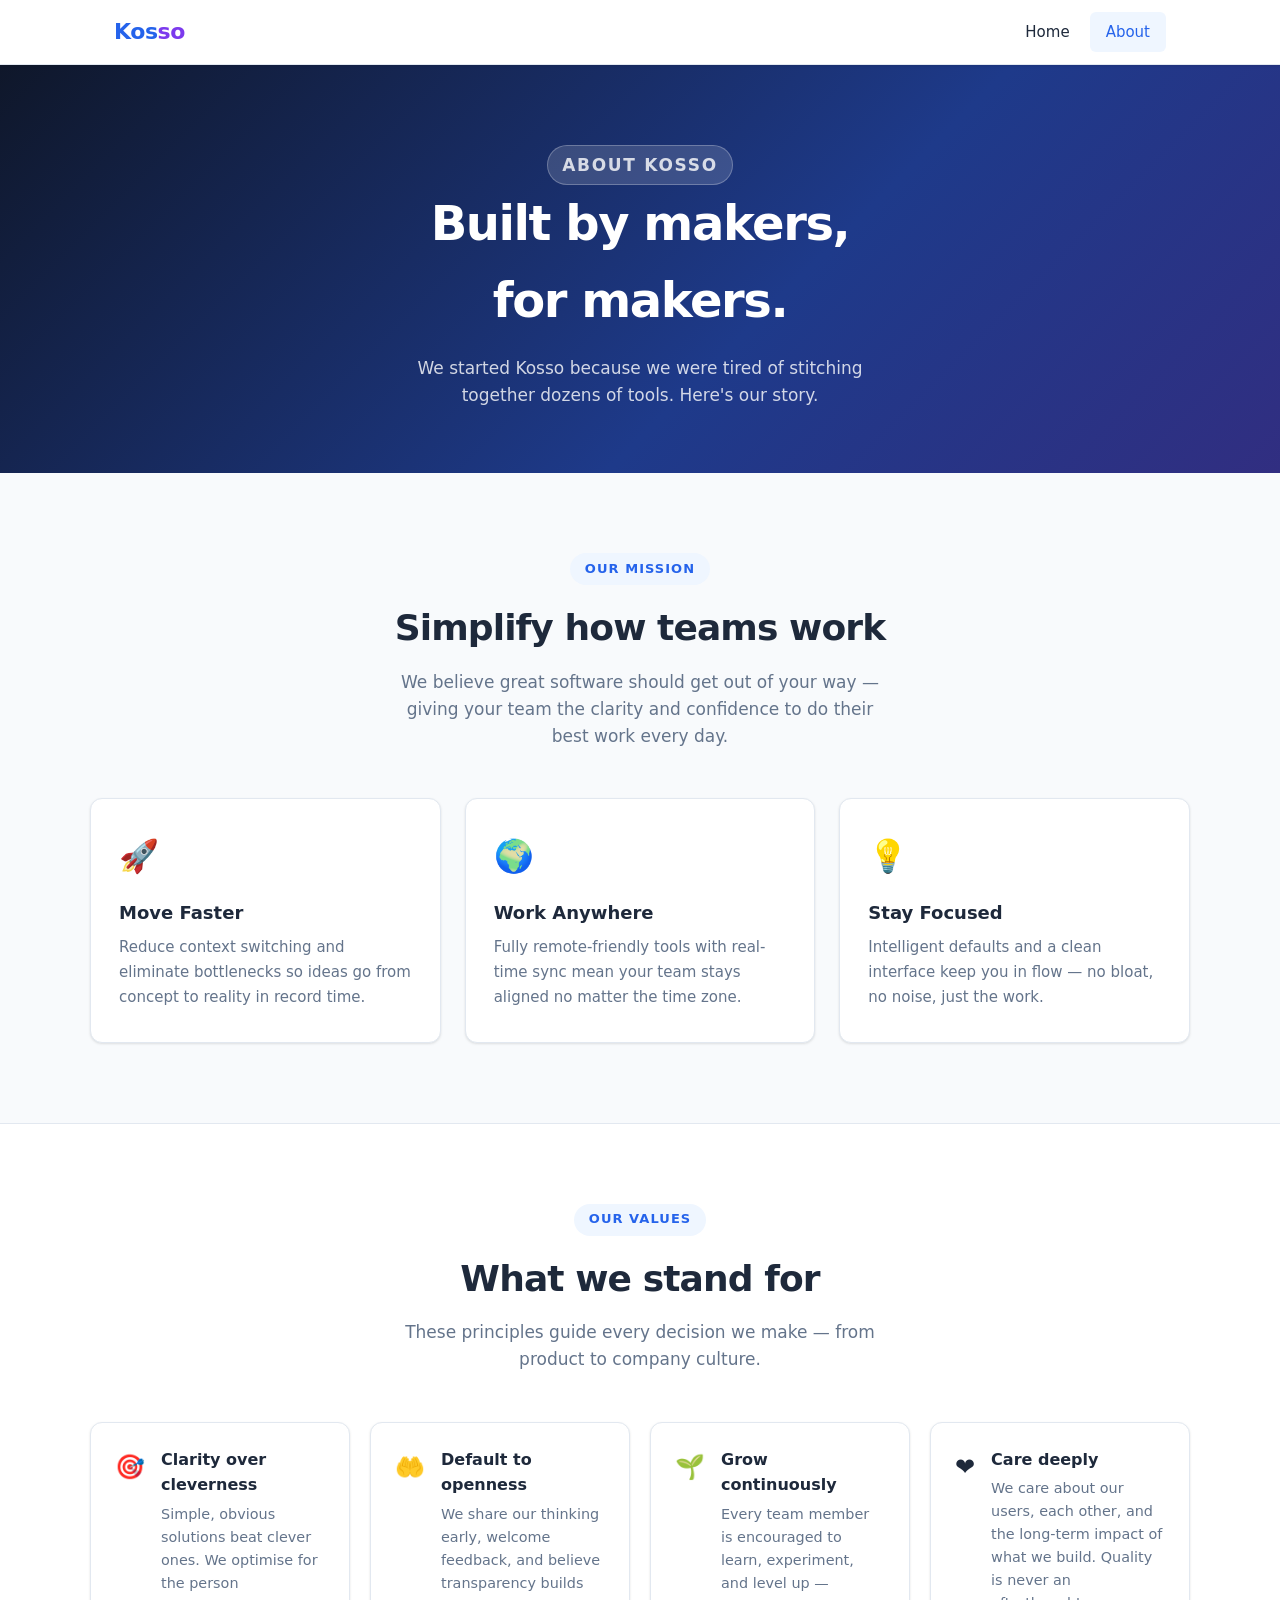
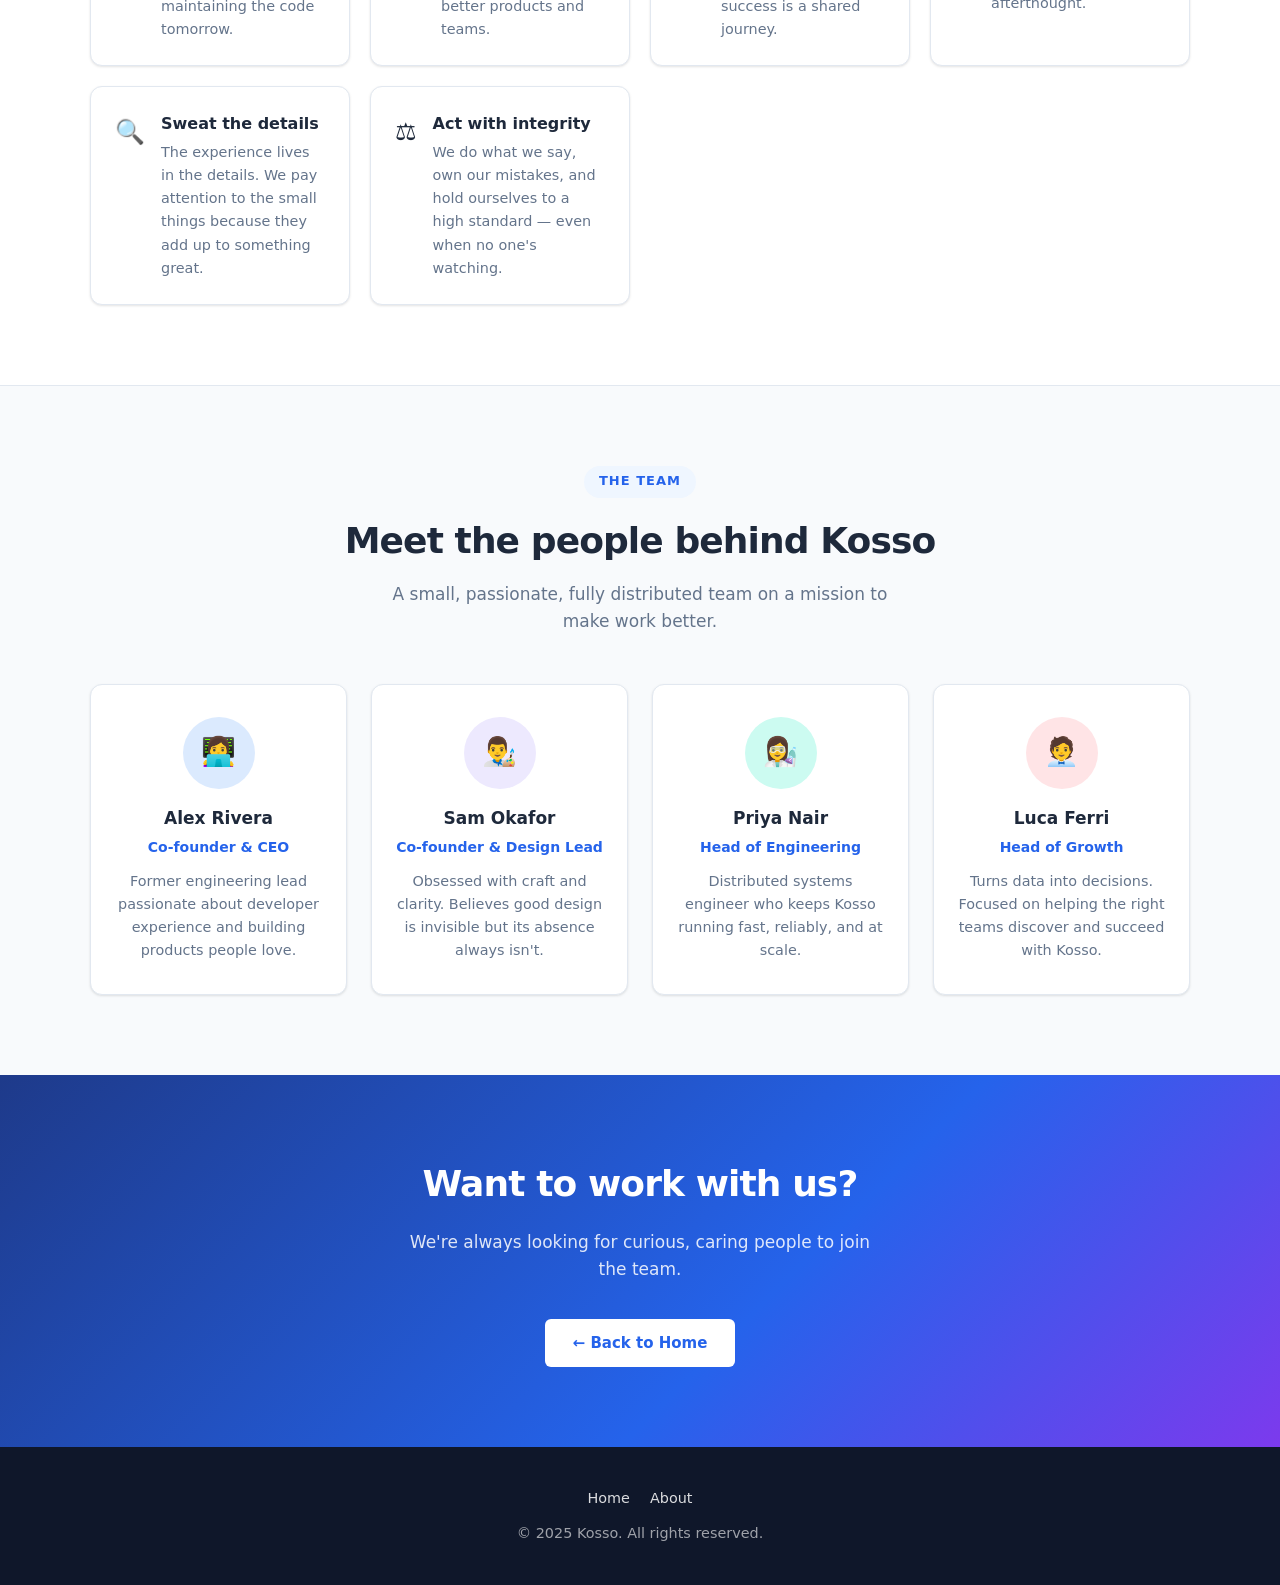
==== Kosso-/about.html @ 8b3f9f98 "feat: create 2-page HTML website with shared navigation and styles" ====
<!DOCTYPE html>
<html lang="en">
<head>
  <meta charset="UTF-8" />
  <meta name="viewport" content="width=device-width, initial-scale=1.0" />
  <meta name="description" content="Learn about the Kosso team — our story, our values, and the people behind the product." />
  <title>Kosso — About</title>
  <link rel="stylesheet" href="css/styles.css" />
</head>
<body>

  <!-- ── Header / Navigation ── -->
  <header class="site-header">
    <nav class="nav-container" aria-label="Main navigation">
      <a href="index.html" class="nav-logo">Kos<span>so</span></a>
      <ul class="nav-links" role="list">
        <li><a href="index.html">Home</a></li>
        <li><a href="about.html" class="active" aria-current="page">About</a></li>
      </ul>
    </nav>
  </header>

  <!-- ── Main Content ── -->
  <main>

    <!-- Page Hero -->
    <section class="page-hero" aria-labelledby="about-heading">
      <p class="hero-eyebrow">About Kosso</p>
      <h1 id="about-heading">Built by makers,<br />for makers.</h1>
      <p>We started Kosso because we were tired of stitching together dozens of tools. Here's our story.</p>
    </section>

    <!-- Mission -->
    <section class="section" aria-labelledby="mission-heading">
      <div class="section-inner">
        <div class="section-header">
          <span class="section-tag">Our Mission</span>
          <h2 id="mission-heading">Simplify how teams work</h2>
          <p>We believe great software should get out of your way — giving your team the clarity and confidence to do their best work every day.</p>
        </div>
        <div class="card-grid">
          <article class="card">
            <span class="card-icon" aria-hidden="true">🚀</span>
            <h3>Move Faster</h3>
            <p>Reduce context switching and eliminate bottlenecks so ideas go from concept to reality in record time.</p>
          </article>
          <article class="card">
            <span class="card-icon" aria-hidden="true">🌍</span>
            <h3>Work Anywhere</h3>
            <p>Fully remote-friendly tools with real-time sync mean your team stays aligned no matter the time zone.</p>
          </article>
          <article class="card">
            <span class="card-icon" aria-hidden="true">💡</span>
            <h3>Stay Focused</h3>
            <p>Intelligent defaults and a clean interface keep you in flow — no bloat, no noise, just the work.</p>
          </article>
        </div>
      </div>
    </section>

    <!-- Values -->
    <section class="section" style="background: var(--color-surface); border-top: 1px solid var(--color-border); border-bottom: 1px solid var(--color-border);" aria-labelledby="values-heading">
      <div class="section-inner">
        <div class="section-header">
          <span class="section-tag">Our Values</span>
          <h2 id="values-heading">What we stand for</h2>
          <p>These principles guide every decision we make — from product to company culture.</p>
        </div>
        <ul class="values-list" role="list">
          <li class="value-item">
            <span class="value-icon" aria-hidden="true">🎯</span>
            <div>
              <h3>Clarity over cleverness</h3>
              <p>Simple, obvious solutions beat clever ones. We optimise for the person maintaining the code tomorrow.</p>
            </div>
          </li>
          <li class="value-item">
            <span class="value-icon" aria-hidden="true">🤲</span>
            <div>
              <h3>Default to openness</h3>
              <p>We share our thinking early, welcome feedback, and believe transparency builds better products and teams.</p>
            </div>
          </li>
          <li class="value-item">
            <span class="value-icon" aria-hidden="true">🌱</span>
            <div>
              <h3>Grow continuously</h3>
              <p>Every team member is encouraged to learn, experiment, and level up — success is a shared journey.</p>
            </div>
          </li>
          <li class="value-item">
            <span class="value-icon" aria-hidden="true">❤️</span>
            <div>
              <h3>Care deeply</h3>
              <p>We care about our users, each other, and the long-term impact of what we build. Quality is never an afterthought.</p>
            </div>
          </li>
          <li class="value-item">
            <span class="value-icon" aria-hidden="true">🔍</span>
            <div>
              <h3>Sweat the details</h3>
              <p>The experience lives in the details. We pay attention to the small things because they add up to something great.</p>
            </div>
          </li>
          <li class="value-item">
            <span class="value-icon" aria-hidden="true">⚖️</span>
            <div>
              <h3>Act with integrity</h3>
              <p>We do what we say, own our mistakes, and hold ourselves to a high standard — even when no one's watching.</p>
            </div>
          </li>
        </ul>
      </div>
    </section>

    <!-- Team -->
    <section class="section" aria-labelledby="team-heading">
      <div class="section-inner">
        <div class="section-header">
          <span class="section-tag">The Team</span>
          <h2 id="team-heading">Meet the people behind Kosso</h2>
          <p>A small, passionate, fully distributed team on a mission to make work better.</p>
        </div>
        <div class="team-grid">
          <article class="team-card">
            <div class="avatar avatar-blue" aria-hidden="true">👩‍💻</div>
            <h3>Alex Rivera</h3>
            <p class="role">Co-founder &amp; CEO</p>
            <p>Former engineering lead passionate about developer experience and building products people love.</p>
          </article>
          <article class="team-card">
            <div class="avatar avatar-violet" aria-hidden="true">👨‍🎨</div>
            <h3>Sam Okafor</h3>
            <p class="role">Co-founder &amp; Design Lead</p>
            <p>Obsessed with craft and clarity. Believes good design is invisible but its absence always isn't.</p>
          </article>
          <article class="team-card">
            <div class="avatar avatar-teal" aria-hidden="true">👩‍🔬</div>
            <h3>Priya Nair</h3>
            <p class="role">Head of Engineering</p>
            <p>Distributed systems engineer who keeps Kosso running fast, reliably, and at scale.</p>
          </article>
          <article class="team-card">
            <div class="avatar avatar-rose" aria-hidden="true">🧑‍💼</div>
            <h3>Luca Ferri</h3>
            <p class="role">Head of Growth</p>
            <p>Turns data into decisions. Focused on helping the right teams discover and succeed with Kosso.</p>
          </article>
        </div>
      </div>
    </section>

    <!-- CTA -->
    <section class="cta-banner" aria-labelledby="cta-about-heading">
      <h2 id="cta-about-heading">Want to work with us?</h2>
      <p>We're always looking for curious, caring people to join the team.</p>
      <a href="index.html" class="btn btn-primary">← Back to Home</a>
    </section>

  </main>

  <!-- ── Footer ── -->
  <footer class="site-footer">
    <div class="footer-inner">
      <nav class="footer-links" aria-label="Footer navigation">
        <a href="index.html">Home</a>
        <a href="about.html">About</a>
      </nav>
      <p>&copy; 2025 Kosso. All rights reserved.</p>
    </div>
  </footer>

</body>
</html>
---- Kosso-/css/styles.css ----
:root {
  --color-primary: #2563eb;
  --color-primary-dark: #1d4ed8;
  --color-secondary: #7c3aed;
  --color-bg: #f8fafc;
  --color-surface: #ffffff;
  --color-text: #1e293b;
  --color-text-muted: #64748b;
  --color-border: #e2e8f0;
  --color-nav-bg: #ffffff;
  --color-nav-text: #1e293b;
  --radius-sm: 6px;
  --radius-md: 12px;
  --radius-lg: 20px;
  --shadow-sm: 0 1px 3px rgba(0, 0, 0, 0.08), 0 1px 2px rgba(0, 0, 0, 0.04);
  --shadow-md: 0 4px 12px rgba(0, 0, 0, 0.08), 0 2px 6px rgba(0, 0, 0, 0.04);
  --shadow-lg: 0 20px 40px rgba(0, 0, 0, 0.1);
  --font-sans: 'Segoe UI', system-ui, -apple-system, BlinkMacSystemFont, sans-serif;
  --transition: 0.2s ease;
}

*, *::before, *::after {
  box-sizing: border-box;
  margin: 0;
  padding: 0;
}

html {
  scroll-behavior: smooth;
}

body {
  font-family: var(--font-sans);
  background-color: var(--color-bg);
  color: var(--color-text);
  line-height: 1.6;
  min-height: 100vh;
  display: flex;
  flex-direction: column;
}

/* ── Navigation ──────────────────────────────────────────── */

.site-header {
  background-color: var(--color-nav-bg);
  border-bottom: 1px solid var(--color-border);
  box-shadow: var(--shadow-sm);
  position: sticky;
  top: 0;
  z-index: 100;
}

.nav-container {
  max-width: 1100px;
  margin: 0 auto;
  padding: 0 1.5rem;
  display: flex;
  align-items: center;
  justify-content: space-between;
  height: 64px;
}

.nav-logo {
  font-size: 1.375rem;
  font-weight: 700;
  color: var(--color-primary);
  text-decoration: none;
  letter-spacing: -0.02em;
}

.nav-logo span {
  color: var(--color-secondary);
}

.nav-links {
  list-style: none;
  display: flex;
  align-items: center;
  gap: 0.25rem;
}

.nav-links a {
  display: inline-block;
  padding: 0.5rem 1rem;
  color: var(--color-nav-text);
  text-decoration: none;
  font-weight: 500;
  font-size: 0.9375rem;
  border-radius: var(--radius-sm);
  transition: background var(--transition), color var(--transition);
}

.nav-links a:hover {
  background-color: #f1f5f9;
  color: var(--color-primary);
}

.nav-links a.active {
  background-color: #eff6ff;
  color: var(--color-primary);
}

/* ── Main content ────────────────────────────────────────── */

main {
  flex: 1;
}

/* ── Hero ────────────────────────────────────────────────── */

.hero {
  background: linear-gradient(135deg, #1e3a8a 0%, #2563eb 50%, #7c3aed 100%);
  color: #ffffff;
  padding: 6rem 1.5rem 5rem;
  text-align: center;
}

.hero-eyebrow {
  display: inline-block;
  background: rgba(255, 255, 255, 0.15);
  border: 1px solid rgba(255, 255, 255, 0.25);
  color: #e0e7ff;
  font-size: 0.8125rem;
  font-weight: 600;
  letter-spacing: 0.1em;
  text-transform: uppercase;
  padding: 0.35rem 0.9rem;
  border-radius: 999px;
  margin-bottom: 1.5rem;
}

.hero h1 {
  font-size: clamp(2rem, 5vw, 3.5rem);
  font-weight: 800;
  letter-spacing: -0.03em;
  line-height: 1.15;
  margin-bottom: 1.25rem;
}

.hero p {
  font-size: clamp(1rem, 2vw, 1.1875rem);
  color: rgba(255, 255, 255, 0.85);
  max-width: 560px;
  margin: 0 auto 2.5rem;
}

.hero-actions {
  display: flex;
  gap: 1rem;
  justify-content: center;
  flex-wrap: wrap;
}

/* ── Buttons ─────────────────────────────────────────────── */

.btn {
  display: inline-flex;
  align-items: center;
  gap: 0.5rem;
  padding: 0.75rem 1.75rem;
  border-radius: var(--radius-sm);
  font-weight: 600;
  font-size: 0.9375rem;
  text-decoration: none;
  transition: transform var(--transition), box-shadow var(--transition), background var(--transition);
  cursor: pointer;
  border: none;
}

.btn:hover {
  transform: translateY(-1px);
  box-shadow: var(--shadow-md);
}

.btn-primary {
  background-color: #ffffff;
  color: var(--color-primary);
}

.btn-primary:hover {
  background-color: #f0f9ff;
}

.btn-outline {
  background-color: transparent;
  color: #ffffff;
  border: 2px solid rgba(255, 255, 255, 0.6);
}

.btn-outline:hover {
  background-color: rgba(255, 255, 255, 0.12);
  border-color: #ffffff;
}

.btn-blue {
  background-color: var(--color-primary);
  color: #ffffff;
}

.btn-blue:hover {
  background-color: var(--color-primary-dark);
}

/* ── Section wrapper ─────────────────────────────────────── */

.section {
  padding: 5rem 1.5rem;
}

.section-inner {
  max-width: 1100px;
  margin: 0 auto;
}

.section-header {
  text-align: center;
  margin-bottom: 3rem;
}

.section-tag {
  display: inline-block;
  background: #eff6ff;
  color: var(--color-primary);
  font-size: 0.8125rem;
  font-weight: 600;
  letter-spacing: 0.08em;
  text-transform: uppercase;
  padding: 0.35rem 0.9rem;
  border-radius: 999px;
  margin-bottom: 0.875rem;
}

.section-header h2 {
  font-size: clamp(1.5rem, 3.5vw, 2.25rem);
  font-weight: 800;
  letter-spacing: -0.025em;
  color: var(--color-text);
  margin-bottom: 0.75rem;
}

.section-header p {
  color: var(--color-text-muted);
  font-size: 1.0625rem;
  max-width: 500px;
  margin: 0 auto;
}

/* ── Feature cards ───────────────────────────────────────── */

.card-grid {
  display: grid;
  grid-template-columns: repeat(auto-fit, minmax(280px, 1fr));
  gap: 1.5rem;
}

.card {
  background: var(--color-surface);
  border: 1px solid var(--color-border);
  border-radius: var(--radius-md);
  padding: 2rem 1.75rem;
  box-shadow: var(--shadow-sm);
  transition: transform var(--transition), box-shadow var(--transition);
}

.card:hover {
  transform: translateY(-3px);
  box-shadow: var(--shadow-md);
}

.card-icon {
  font-size: 2rem;
  margin-bottom: 1rem;
  display: block;
}

.card h3 {
  font-size: 1.125rem;
  font-weight: 700;
  margin-bottom: 0.5rem;
  color: var(--color-text);
}

.card p {
  color: var(--color-text-muted);
  font-size: 0.9375rem;
  line-height: 1.65;
}

/* ── Stats strip ─────────────────────────────────────────── */

.stats-strip {
  background: var(--color-surface);
  border-top: 1px solid var(--color-border);
  border-bottom: 1px solid var(--color-border);
  padding: 3rem 1.5rem;
}

.stats-inner {
  max-width: 1100px;
  margin: 0 auto;
  display: grid;
  grid-template-columns: repeat(auto-fit, minmax(160px, 1fr));
  gap: 2rem;
  text-align: center;
}

.stat-item strong {
  display: block;
  font-size: clamp(1.75rem, 3vw, 2.5rem);
  font-weight: 800;
  color: var(--color-primary);
  letter-spacing: -0.03em;
}

.stat-item span {
  font-size: 0.9375rem;
  color: var(--color-text-muted);
  font-weight: 500;
}

/* ── CTA Banner ──────────────────────────────────────────── */

.cta-banner {
  background: linear-gradient(135deg, #1e3a8a 0%, #2563eb 60%, #7c3aed 100%);
  color: #ffffff;
  text-align: center;
  padding: 5rem 1.5rem;
}

.cta-banner h2 {
  font-size: clamp(1.5rem, 3.5vw, 2.25rem);
  font-weight: 800;
  letter-spacing: -0.025em;
  margin-bottom: 1rem;
}

.cta-banner p {
  font-size: 1.0625rem;
  color: rgba(255, 255, 255, 0.85);
  margin-bottom: 2.25rem;
  max-width: 480px;
  margin-left: auto;
  margin-right: auto;
}

/* ── About page ──────────────────────────────────────────── */

.page-hero {
  background: linear-gradient(135deg, #0f172a 0%, #1e3a8a 60%, #312e81 100%);
  color: #ffffff;
  padding: 5rem 1.5rem 4rem;
  text-align: center;
}

.page-hero h1 {
  font-size: clamp(1.875rem, 4vw, 3rem);
  font-weight: 800;
  letter-spacing: -0.03em;
  margin-bottom: 1rem;
}

.page-hero p {
  font-size: 1.0625rem;
  color: rgba(255, 255, 255, 0.8);
  max-width: 520px;
  margin: 0 auto;
}

.team-grid {
  display: grid;
  grid-template-columns: repeat(auto-fit, minmax(220px, 1fr));
  gap: 1.5rem;
}

.team-card {
  background: var(--color-surface);
  border: 1px solid var(--color-border);
  border-radius: var(--radius-md);
  padding: 2rem 1.5rem;
  text-align: center;
  box-shadow: var(--shadow-sm);
  transition: transform var(--transition), box-shadow var(--transition);
}

.team-card:hover {
  transform: translateY(-3px);
  box-shadow: var(--shadow-md);
}

.avatar {
  width: 72px;
  height: 72px;
  border-radius: 50%;
  display: flex;
  align-items: center;
  justify-content: center;
  font-size: 1.75rem;
  margin: 0 auto 1rem;
}

.avatar-blue  { background: #dbeafe; }
.avatar-violet { background: #ede9fe; }
.avatar-teal  { background: #ccfbf1; }
.avatar-rose  { background: #ffe4e6; }

.team-card h3 {
  font-size: 1.0625rem;
  font-weight: 700;
  margin-bottom: 0.25rem;
}

.team-card .role {
  font-size: 0.875rem;
  color: var(--color-primary);
  font-weight: 600;
  margin-bottom: 0.75rem;
}

.team-card p {
  font-size: 0.9rem;
  color: var(--color-text-muted);
  line-height: 1.6;
}

.values-list {
  display: grid;
  grid-template-columns: repeat(auto-fit, minmax(260px, 1fr));
  gap: 1.25rem;
}

.value-item {
  display: flex;
  align-items: flex-start;
  gap: 1rem;
  background: var(--color-surface);
  border: 1px solid var(--color-border);
  border-radius: var(--radius-md);
  padding: 1.5rem;
  box-shadow: var(--shadow-sm);
}

.value-icon {
  font-size: 1.5rem;
  flex-shrink: 0;
  margin-top: 0.1rem;
}

.value-item h3 {
  font-size: 1rem;
  font-weight: 700;
  margin-bottom: 0.3rem;
}

.value-item p {
  font-size: 0.9rem;
  color: var(--color-text-muted);
  line-height: 1.6;
}

/* ── Footer ──────────────────────────────────────────────── */

.site-footer {
  background: #0f172a;
  color: rgba(255, 255, 255, 0.6);
  padding: 2.5rem 1.5rem;
  text-align: center;
  font-size: 0.9rem;
}

.site-footer a {
  color: rgba(255, 255, 255, 0.85);
  text-decoration: none;
  font-weight: 500;
  margin: 0 0.5rem;
  transition: color var(--transition);
}

.site-footer a:hover {
  color: #ffffff;
}

.footer-inner {
  max-width: 1100px;
  margin: 0 auto;
  display: flex;
  flex-direction: column;
  gap: 0.75rem;
  align-items: center;
}

.footer-links {
  display: flex;
  gap: 0.25rem;
  flex-wrap: wrap;
  justify-content: center;
}

/* ── Responsive ──────────────────────────────────────────── */

@media (max-width: 640px) {
  .hero {
    padding: 4rem 1.25rem 3.5rem;
  }

  .section {
    padding: 3.5rem 1.25rem;
  }

  .stats-strip {
    padding: 2.5rem 1.25rem;
  }

  .card-grid {
    grid-template-columns: 1fr;
  }

  .team-grid {
    grid-template-columns: 1fr 1fr;
  }

  .values-list {
    grid-template-columns: 1fr;
  }
}

@media (max-width: 400px) {
  .team-grid {
    grid-template-columns: 1fr;
  }
}
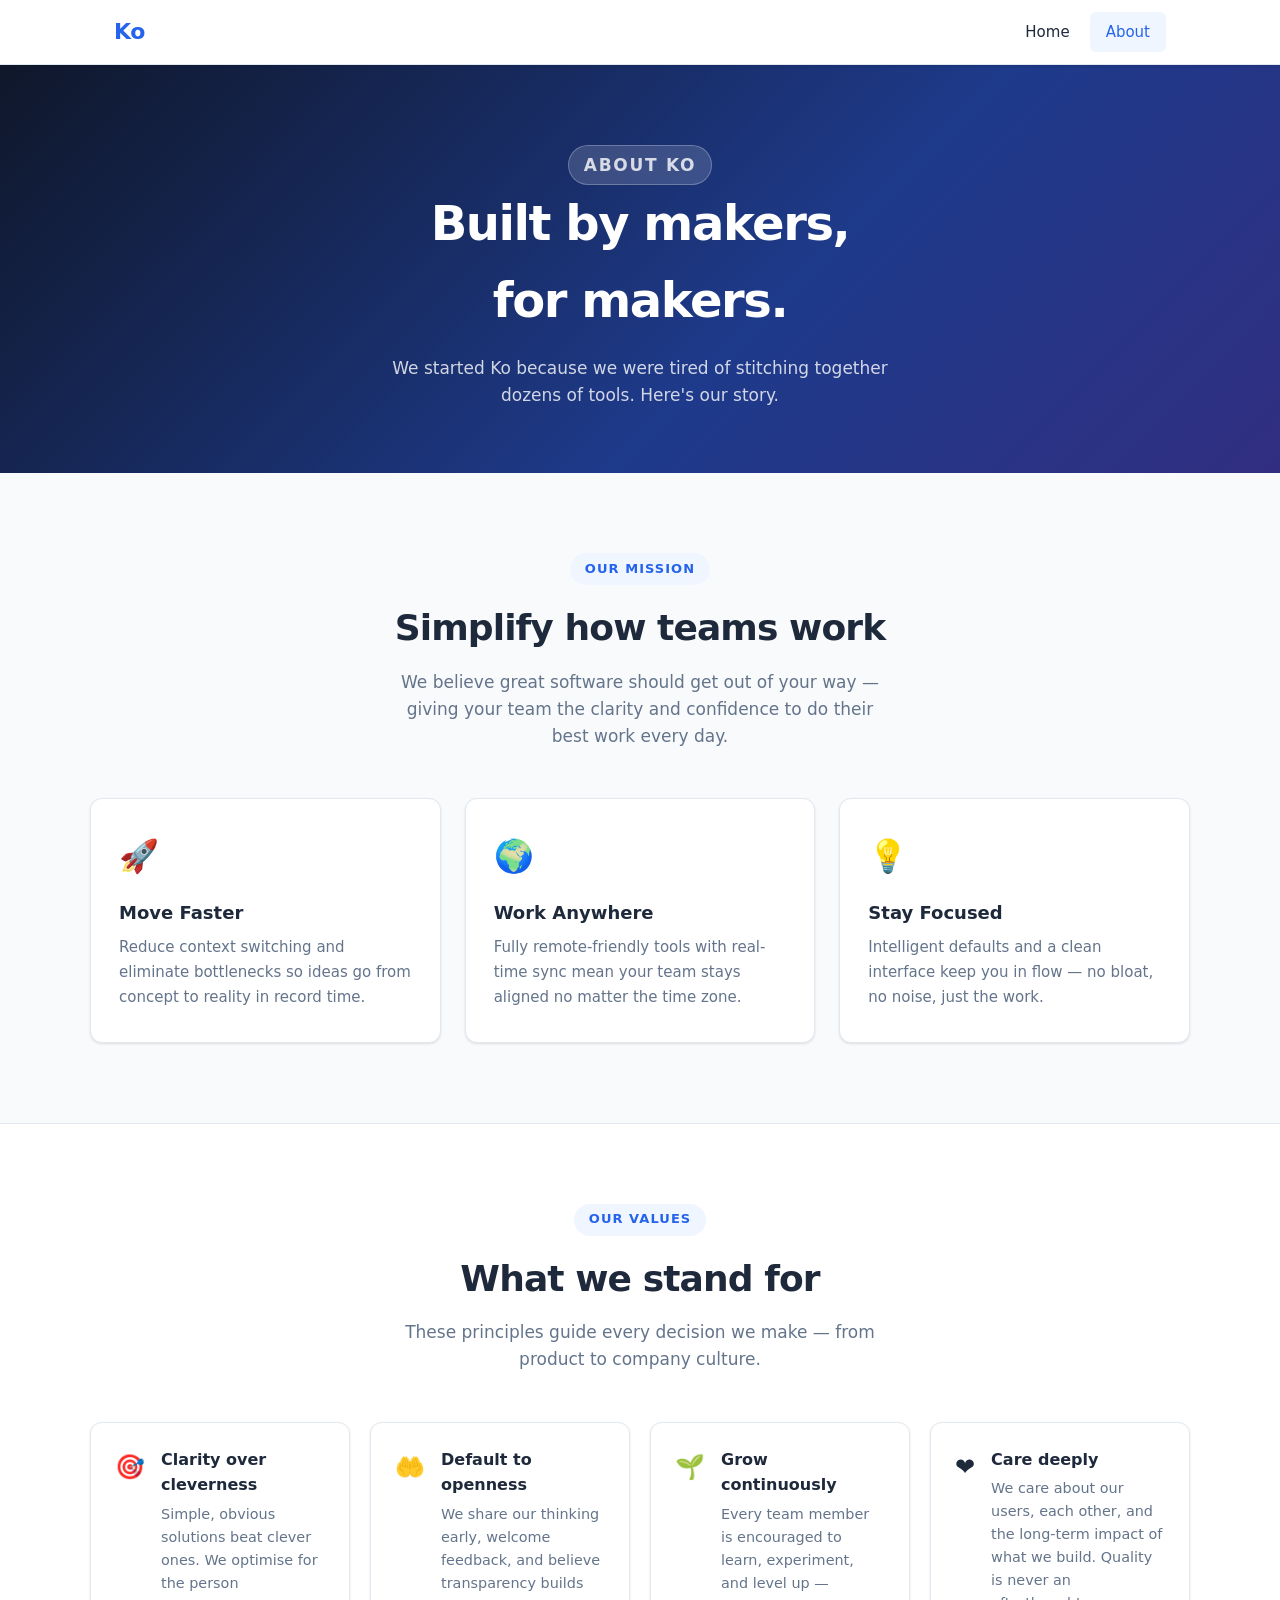
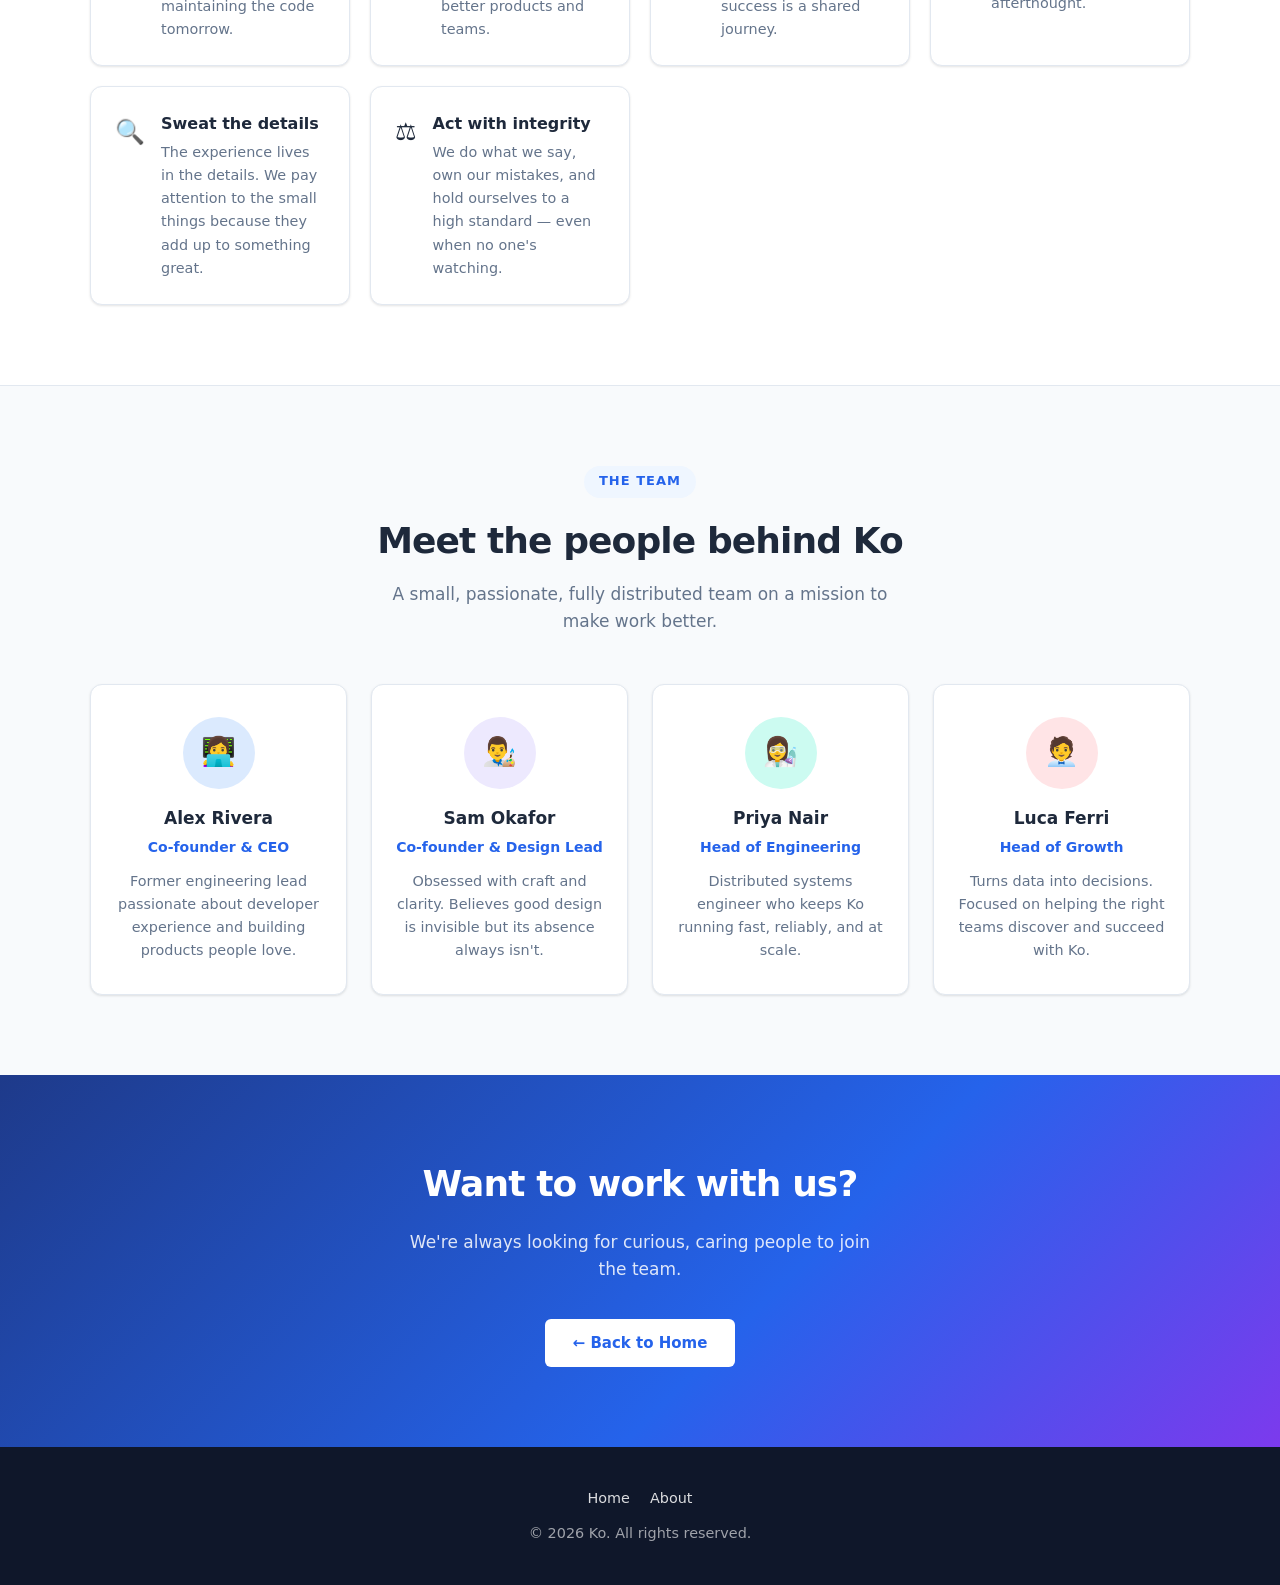
==== commit 3d0000f5: "Rebrand site copy from Kosso to Ko" ====
--- a/Kosso-/about.html
+++ b/Kosso-/about.html
@@ -3,8 +3,8 @@
 <head>
   <meta charset="UTF-8" />
   <meta name="viewport" content="width=device-width, initial-scale=1.0" />
-  <meta name="description" content="Learn about the Kosso team — our story, our values, and the people behind the product." />
-  <title>Kosso — About</title>
+  <meta name="description" content="Learn about the Ko team — our story, our values, and the people behind the product." />
+  <title>Ko — About</title>
   <link rel="stylesheet" href="css/styles.css" />
 </head>
 <body>
@@ -12,7 +12,7 @@
   <!-- ── Header / Navigation ── -->
   <header class="site-header">
     <nav class="nav-container" aria-label="Main navigation">
-      <a href="index.html" class="nav-logo">Kos<span>so</span></a>
+      <a href="index.html" class="nav-logo">Ko</a>
       <ul class="nav-links" role="list">
         <li><a href="index.html">Home</a></li>
         <li><a href="about.html" class="active" aria-current="page">About</a></li>
@@ -25,9 +25,9 @@
 
     <!-- Page Hero -->
     <section class="page-hero" aria-labelledby="about-heading">
-      <p class="hero-eyebrow">About Kosso</p>
+      <p class="hero-eyebrow">About Ko</p>
       <h1 id="about-heading">Built by makers,<br />for makers.</h1>
-      <p>We started Kosso because we were tired of stitching together dozens of tools. Here's our story.</p>
+      <p>We started Ko because we were tired of stitching together dozens of tools. Here's our story.</p>
     </section>
 
     <!-- Mission -->
@@ -118,7 +118,7 @@
       <div class="section-inner">
         <div class="section-header">
           <span class="section-tag">The Team</span>
-          <h2 id="team-heading">Meet the people behind Kosso</h2>
+          <h2 id="team-heading">Meet the people behind Ko</h2>
           <p>A small, passionate, fully distributed team on a mission to make work better.</p>
         </div>
         <div class="team-grid">
@@ -138,13 +138,13 @@
             <div class="avatar avatar-teal" aria-hidden="true">👩‍🔬</div>
             <h3>Priya Nair</h3>
             <p class="role">Head of Engineering</p>
-            <p>Distributed systems engineer who keeps Kosso running fast, reliably, and at scale.</p>
+            <p>Distributed systems engineer who keeps Ko running fast, reliably, and at scale.</p>
           </article>
           <article class="team-card">
             <div class="avatar avatar-rose" aria-hidden="true">🧑‍💼</div>
             <h3>Luca Ferri</h3>
             <p class="role">Head of Growth</p>
-            <p>Turns data into decisions. Focused on helping the right teams discover and succeed with Kosso.</p>
+            <p>Turns data into decisions. Focused on helping the right teams discover and succeed with Ko.</p>
           </article>
         </div>
       </div>
@@ -166,7 +166,7 @@
         <a href="index.html">Home</a>
         <a href="about.html">About</a>
       </nav>
-      <p>&copy; 2025 Kosso. All rights reserved.</p>
+      <p>&copy; 2026 Ko. All rights reserved.</p>
     </div>
   </footer>
 
